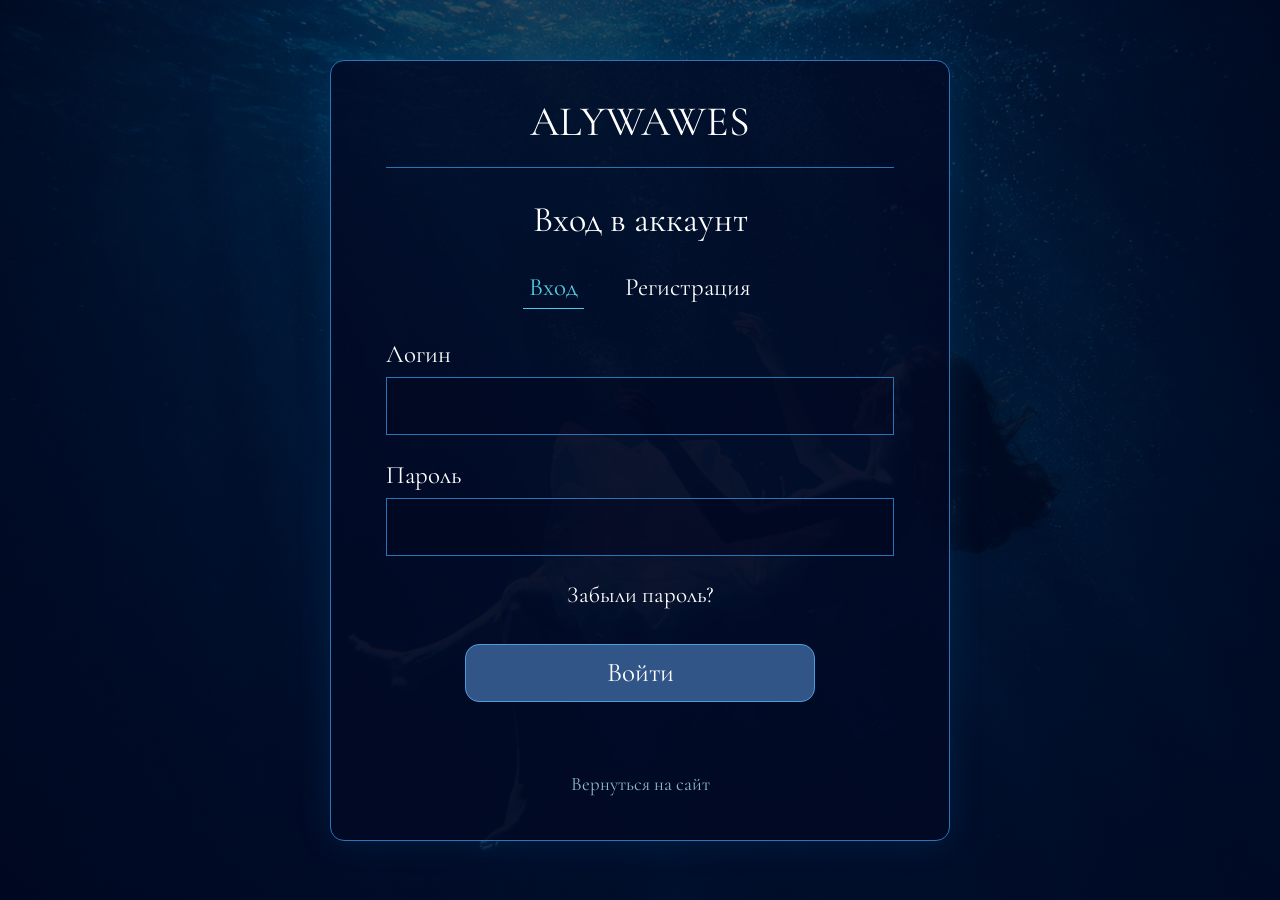
==== auth.html @ 03349594 "Add files via upload" ====
<!DOCTYPE html>
<html lang="ru">

<head>
    <meta charset="UTF-8">
    <meta name="viewport" content="width=device-width, initial-scale=1.0">

    <title>ALYWAWES — Вход</title>

    <link rel="preconnect" href="https://fonts.googleapis.com">
    <link rel="preconnect" href="https://fonts.gstatic.com" crossorigin>

    <link href="https://fonts.googleapis.com/css2?family=Cormorant+Garamond:wght@400;500;600&display=swap"
          rel="stylesheet">

    <style>

        * {
            box-sizing: border-box;
        }

        body {
            margin: 0;
            min-height: 100vh;

            display: flex;
            align-items: center;
            justify-content: center;

            background:
                linear-gradient(
                    rgba(0, 8, 30, 0.72),
                    rgba(0, 10, 35, 0.82)
                ),
                url("images/ocean.jpg") center / cover no-repeat;

            color: white;

            font-family: "Cormorant Garamond", serif;
        }


        .auth-container {
            width: 620px;

            padding: 35px 55px 45px;

            background: rgba(2, 8, 35, 0.78);

            border: 1px solid #2d75b8;

            border-radius: 14px;

            box-shadow:
                0 0 35px rgba(0, 130, 210, 0.15);
        }


        .logo {
            display: block;

            text-align: center;

            color: white;

            text-decoration: none;

            font-size: 42px;

            margin-bottom: 20px;
        }


        .line {
            width: 100%;

            height: 1px;

            background: #2874b8;

            margin-bottom: 30px;
        }


        h1 {
            margin: 0 0 30px;

            text-align: center;

            font-size: 36px;

            font-weight: 400;
        }


        /* КНОПКИ ВХОД / РЕГИСТРАЦИЯ */

        .tabs {
            display: flex;

            justify-content: center;

            gap: 35px;

            margin-bottom: 30px;
        }


        .tab {
            border: none;

            background: none;

            color: #ffffff;

            font-family: inherit;

            font-size: 25px;

            cursor: pointer;

            padding-bottom: 6px;

            border-bottom: 1px solid transparent;
        }


        .tab.active {
            color: #55c9e3;

            border-bottom-color: #55c9e3;
        }


        /* ПОЛЯ */

        .form-group {
            margin-bottom: 25px;
        }


        label {
            display: block;

            margin-bottom: 8px;

            font-size: 25px;
        }


        input {
            width: 100%;

            height: 58px;

            padding: 10px 15px;

            background: rgba(0, 5, 30, 0.45);

            border: 1px solid #2874b8;

            color: white;

            font-family: inherit;

            font-size: 22px;

            outline: none;
        }


        input:focus {
            border-color: #55c9e3;

            box-shadow:
                0 0 10px rgba(85, 201, 227, 0.2);
        }


        /* КНОПКА */

        .submit-btn {
            display: block;

            width: 350px;

            height: 58px;

            margin: 35px auto 20px;

            border: 1px solid #4d9ddd;

            border-radius: 14px;

            background: #315587;

            color: white;

            font-family: inherit;

            font-size: 27px;

            cursor: pointer;

            transition: 0.3s;
        }


        .submit-btn:hover {
            background: #3d679d;

            box-shadow:
                0 0 20px rgba(65, 160, 220, 0.3);
        }


        .forgot {
            display: block;

            text-align: center;

            color: white;

            font-size: 23px;

            text-decoration: none;

            margin-top: 15px;
        }


        .forgot:hover {
            color: #55c9e3;
        }


        .message {
            min-height: 25px;

            text-align: center;

            color: #55c9e3;

            font-size: 20px;

            margin-top: 10px;
        }


        .back {
            display: block;

            margin-top: 25px;

            text-align: center;

            color: #8eb7ca;

            text-decoration: none;

            font-size: 19px;
        }


        .back:hover {
            color: white;
        }


        @media (max-width: 700px) {

            .auth-container {
                width: 90%;

                padding: 30px;
            }

            .submit-btn {
                width: 100%;
            }

        }

    </style>
</head>


<body>


<div class="auth-container">

    <a href="index.html" class="logo">
        ALYWAWES
    </a>

    <div class="line"></div>


    <h1 id="formTitle">
        Вход в аккаунт
    </h1>


    <div class="tabs">

        <button
            class="tab active"
            id="loginTab"
            onclick="showLogin()">
            Вход
        </button>

        <button
            class="tab"
            id="registerTab"
            onclick="showRegister()">
            Регистрация
        </button>

    </div>


    <!-- =================
         ФОРМА ВХОДА
    ================= -->

    <form id="loginForm">

        <div class="form-group">

            <label>
                Логин
            </label>

            <input
                type="text"
                id="loginUsername"
                required
            >

        </div>


        <div class="form-group">

            <label>
                Пароль
            </label>

            <input
                type="password"
                id="loginPassword"
                required
            >

        </div>


        <a href="#" class="forgot">
            Забыли пароль?
        </a>


        <button
            type="submit"
            class="submit-btn">
            Войти
        </button>

    </form>


    <!-- =================
         ФОРМА РЕГИСТРАЦИИ
    ================= -->

    <form id="registerForm" style="display: none;">

        <div class="form-group">

            <label>
                Имя
            </label>

            <input
                type="text"
                id="registerName"
                placeholder="Введите ваше имя"
                required
            >

        </div>


        <div class="form-group">

            <label>
                Логин
            </label>

            <input
                type="text"
                id="registerUsername"
                placeholder="Придумайте логин"
                required
            >

        </div>


        <div class="form-group">

            <label>
                Пароль
            </label>

            <input
                type="password"
                id="registerPassword"
                placeholder="Придумайте пароль"
                required
            >

        </div>


        <button
            type="submit"
            class="submit-btn">
            Зарегистрироваться
        </button>

    </form>


    <div
        class="message"
        id="message">
    </div>


    <a href="index.html" class="back">
        Вернуться на сайт
    </a>

</div>



<script>

    /* =========================
       ПЕРЕКЛЮЧЕНИЕ ФОРМ
    ========================= */

    function showLogin() {

        document.getElementById("loginForm").style.display = "block";

        document.getElementById("registerForm").style.display = "none";

        document.getElementById("formTitle").textContent =
            "Вход в аккаунт";

        document.getElementById("loginTab").classList.add("active");

        document.getElementById("registerTab").classList.remove("active");

        document.getElementById("message").textContent = "";
    }


    function showRegister() {

        document.getElementById("loginForm").style.display = "none";

        document.getElementById("registerForm").style.display = "block";

        document.getElementById("formTitle").textContent =
            "Регистрация";

        document.getElementById("loginTab").classList.remove("active");

        document.getElementById("registerTab").classList.add("active");

        document.getElementById("message").textContent = "";
    }


    /* =========================
       РЕГИСТРАЦИЯ
    ========================= */

    document.getElementById("registerForm")
        .addEventListener("submit", function(event) {

            event.preventDefault();


            const name =
                document.getElementById("registerName").value.trim();

            const username =
                document.getElementById("registerUsername").value.trim();

            const password =
                document.getElementById("registerPassword").value;


            if (!name || !username || !password) {

                document.getElementById("message").textContent =
                    "Заполните все поля.";

                return;
            }


            const user = {

                name: name,

                username: username,

                password: password,

                appointments: []

            };


            localStorage.setItem(
                "alywawesUser",
                JSON.stringify(user)
            );


            localStorage.setItem(
                "alywawesLoggedIn",
                "true"
            );


            window.location.href = "profile.html";

        });



    /* =========================
       ВХОД
    ========================= */

    document.getElementById("loginForm")
        .addEventListener("submit", function(event) {

            event.preventDefault();


            const username =
                document.getElementById("loginUsername").value.trim();

            const password =
                document.getElementById("loginPassword").value;


            const savedUser =
                JSON.parse(
                    localStorage.getItem("alywawesUser")
                );


            if (!savedUser) {

                document.getElementById("message").textContent =
                    "Аккаунт не найден. Сначала зарегистрируйтесь.";

                return;
            }


            if (
                username === savedUser.username &&
                password === savedUser.password
            ) {

                localStorage.setItem(
                    "alywawesLoggedIn",
                    "true"
                );

                window.location.href = "profile.html";

            } else {

                document.getElementById("message").textContent =
                    "Неверный логин или пароль.";

            }

        });

</script>

</body>
</html>
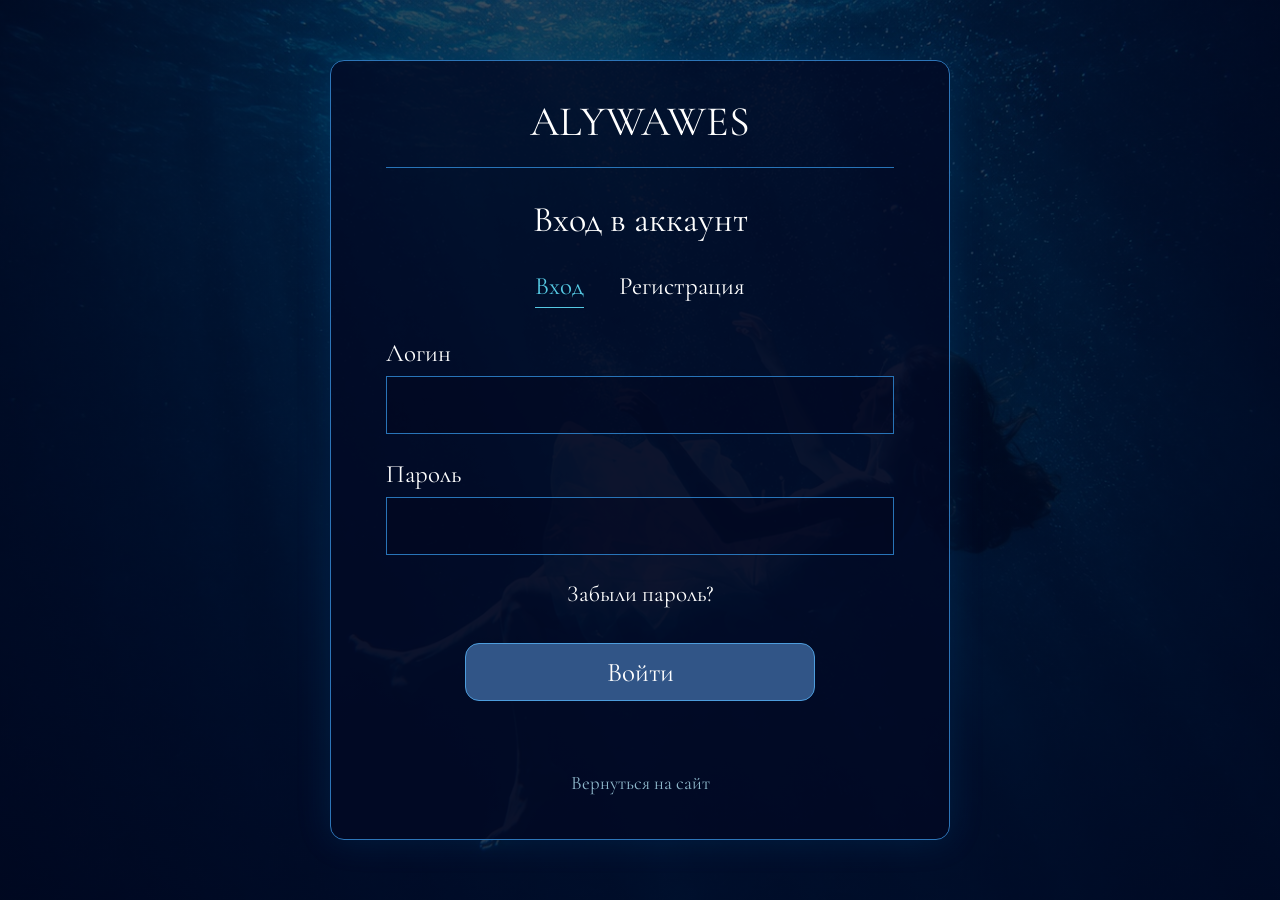
==== commit 043d8570: "Update auth.html" ====
--- a/auth.html
+++ b/auth.html
@@ -93,7 +93,7 @@
         }
 
 
-        /* КНОПКИ ВХОД / РЕГИСТРАЦИЯ */
+        /* ВХОД / РЕГИСТРАЦИЯ */
 
         .tabs {
             display: flex;
@@ -119,9 +119,14 @@
 
             cursor: pointer;
 
-            padding-bottom: 6px;
+            padding: 0 0 6px;
 
             border-bottom: 1px solid transparent;
+        }
+
+
+        .tab:hover {
+            color: #55c9e3;
         }
 
 
@@ -174,6 +179,11 @@
 
             box-shadow:
                 0 0 10px rgba(85, 201, 227, 0.2);
+        }
+
+
+        input::placeholder {
+            color: #7e8495;
         }
 
 
@@ -287,31 +297,40 @@
 
 <body>
 
-
 <div class="auth-container">
+
+    <!-- ЛОГОТИП -->
 
     <a href="index.html" class="logo">
         ALYWAWES
     </a>
 
+
     <div class="line"></div>
 
+
+    <!-- ЗАГОЛОВОК -->
 
     <h1 id="formTitle">
         Вход в аккаунт
     </h1>
 
 
+    <!-- ПЕРЕКЛЮЧАТЕЛЬ -->
+
     <div class="tabs">
 
         <button
+            type="button"
             class="tab active"
             id="loginTab"
             onclick="showLogin()">
             Вход
         </button>
 
+
         <button
+            type="button"
             class="tab"
             id="registerTab"
             onclick="showRegister()">
@@ -321,15 +340,15 @@
     </div>
 
 
-    <!-- =================
+    <!-- =========================
          ФОРМА ВХОДА
-    ================= -->
+    ========================== -->
 
     <form id="loginForm">
 
         <div class="form-group">
 
-            <label>
+            <label for="loginUsername">
                 Логин
             </label>
 
@@ -344,7 +363,7 @@
 
         <div class="form-group">
 
-            <label>
+            <label for="loginPassword">
                 Пароль
             </label>
 
@@ -371,15 +390,17 @@
     </form>
 
 
-    <!-- =================
+    <!-- =========================
          ФОРМА РЕГИСТРАЦИИ
-    ================= -->
-
-    <form id="registerForm" style="display: none;">
+    ========================== -->
+
+    <form
+        id="registerForm"
+        style="display: none;">
 
         <div class="form-group">
 
-            <label>
+            <label for="registerName">
                 Имя
             </label>
 
@@ -395,7 +416,7 @@
 
         <div class="form-group">
 
-            <label>
+            <label for="registerUsername">
                 Логин
             </label>
 
@@ -411,7 +432,7 @@
 
         <div class="form-group">
 
-            <label>
+            <label for="registerPassword">
                 Пароль
             </label>
 
@@ -434,12 +455,16 @@
     </form>
 
 
+    <!-- СООБЩЕНИЯ -->
+
     <div
         class="message"
         id="message">
     </div>
 
 
+    <!-- НАЗАД -->
+
     <a href="index.html" class="back">
         Вернуться на сайт
     </a>
@@ -447,94 +472,210 @@
 </div>
 
 
-
 <script>
 
-    /* =========================
-       ПЕРЕКЛЮЧЕНИЕ ФОРМ
-    ========================= */
-
-    function showLogin() {
-
-        document.getElementById("loginForm").style.display = "block";
-
-        document.getElementById("registerForm").style.display = "none";
-
-        document.getElementById("formTitle").textContent =
-            "Вход в аккаунт";
-
-        document.getElementById("loginTab").classList.add("active");
-
-        document.getElementById("registerTab").classList.remove("active");
-
-        document.getElementById("message").textContent = "";
-    }
-
-
-    function showRegister() {
-
-        document.getElementById("loginForm").style.display = "none";
-
-        document.getElementById("registerForm").style.display = "block";
-
-        document.getElementById("formTitle").textContent =
-            "Регистрация";
-
-        document.getElementById("loginTab").classList.remove("active");
-
-        document.getElementById("registerTab").classList.add("active");
-
-        document.getElementById("message").textContent = "";
-    }
-
-
-    /* =========================
-       РЕГИСТРАЦИЯ
-    ========================= */
-
-    document.getElementById("registerForm")
-        .addEventListener("submit", function(event) {
-
-            event.preventDefault();
-
-
-            const name =
-                document.getElementById("registerName").value.trim();
-
-            const username =
-                document.getElementById("registerUsername").value.trim();
-
-            const password =
-                document.getElementById("registerPassword").value;
-
-
-            if (!name || !username || !password) {
-
-                document.getElementById("message").textContent =
-                    "Заполните все поля.";
+function showLogin() {
+
+    document.getElementById("loginForm").style.display = "block";
+    document.getElementById("registerForm").style.display = "none";
+
+    document.getElementById("formTitle").textContent =
+        "Вход в аккаунт";
+
+    document.getElementById("loginTab").classList.add("active");
+    document.getElementById("registerTab").classList.remove("active");
+
+    document.getElementById("message").textContent = "";
+}
+
+
+function showRegister() {
+
+    document.getElementById("loginForm").style.display = "none";
+    document.getElementById("registerForm").style.display = "block";
+
+    document.getElementById("formTitle").textContent =
+        "Регистрация";
+
+    document.getElementById("loginTab").classList.remove("active");
+    document.getElementById("registerTab").classList.add("active");
+
+    document.getElementById("message").textContent = "";
+}
+
+
+// =============================
+// РЕГИСТРАЦИЯ
+// =============================
+
+document
+    .getElementById("registerForm")
+    .addEventListener("submit", async function(event) {
+
+        event.preventDefault();
+
+        const name =
+            document.getElementById("registerName").value.trim();
+
+        const username =
+            document.getElementById("registerUsername").value.trim();
+
+        const password =
+            document.getElementById("registerPassword").value;
+
+        const message =
+            document.getElementById("message");
+
+
+        if (!name || !username || !password) {
+
+            message.textContent =
+                "Заполните все поля.";
+
+            return;
+        }
+
+
+        if (password.length < 6) {
+
+            message.textContent =
+                "Пароль должен содержать минимум 6 символов.";
+
+            return;
+        }
+
+
+        message.textContent =
+            "Регистрация...";
+
+
+        try {
+
+            const response = await fetch(
+                "/api/register",
+                {
+                    method: "POST",
+
+                    headers: {
+                        "Content-Type": "application/json"
+                    },
+
+                    body: JSON.stringify({
+                        name: name,
+                        username: username,
+                        password: password
+                    })
+                }
+            );
+
+
+            const data = await response.json();
+
+
+            if (!response.ok) {
+
+                message.textContent =
+                    data.message || "Ошибка регистрации.";
 
                 return;
             }
 
 
-            const user = {
-
-                name: name,
-
-                username: username,
-
-                password: password,
-
-                appointments: []
-
-            };
-
-
+            message.textContent =
+                "Регистрация прошла успешно!";
+
+
+            document.getElementById("registerForm").reset();
+
+
+            setTimeout(function() {
+
+                showLogin();
+
+            }, 1000);
+
+
+        } catch (error) {
+
+            console.error(error);
+
+            message.textContent =
+                "Не удалось подключиться к серверу.";
+
+        }
+
+});
+
+
+// =============================
+// ВХОД
+// =============================
+
+document
+    .getElementById("loginForm")
+    .addEventListener("submit", async function(event) {
+
+        event.preventDefault();
+
+        const username =
+            document.getElementById("loginUsername").value.trim();
+
+        const password =
+            document.getElementById("loginPassword").value;
+
+        const message =
+            document.getElementById("message");
+
+
+        if (!username || !password) {
+
+            message.textContent =
+                "Введите логин и пароль.";
+
+            return;
+        }
+
+
+        message.textContent =
+            "Выполняется вход...";
+
+
+        try {
+
+            const response = await fetch(
+                "/api/login",
+                {
+                    method: "POST",
+
+                    headers: {
+                        "Content-Type": "application/json"
+                    },
+
+                    body: JSON.stringify({
+                        username: username,
+                        password: password
+                    })
+                }
+            );
+
+
+            const data = await response.json();
+
+
+            if (!response.ok) {
+
+                message.textContent =
+                    data.message || "Неверный логин или пароль.";
+
+                return;
+            }
+
+
+            // Сохраняем пользователя
             localStorage.setItem(
                 "alywawesUser",
-                JSON.stringify(user)
+                JSON.stringify(data.user)
             );
-
 
             localStorage.setItem(
                 "alywawesLoggedIn",
@@ -542,66 +683,32 @@
             );
 
 
-            window.location.href = "profile.html";
-
-        });
-
-
-
-    /* =========================
-       ВХОД
-    ========================= */
-
-    document.getElementById("loginForm")
-        .addEventListener("submit", function(event) {
-
-            event.preventDefault();
-
-
-            const username =
-                document.getElementById("loginUsername").value.trim();
-
-            const password =
-                document.getElementById("loginPassword").value;
-
-
-            const savedUser =
-                JSON.parse(
-                    localStorage.getItem("alywawesUser")
-                );
-
-
-            if (!savedUser) {
-
-                document.getElementById("message").textContent =
-                    "Аккаунт не найден. Сначала зарегистрируйтесь.";
-
-                return;
-            }
-
-
-            if (
-                username === savedUser.username &&
-                password === savedUser.password
-            ) {
-
-                localStorage.setItem(
-                    "alywawesLoggedIn",
-                    "true"
-                );
-
-                window.location.href = "profile.html";
-
-            } else {
-
-                document.getElementById("message").textContent =
-                    "Неверный логин или пароль.";
-
-            }
-
-        });
+            message.textContent =
+                "Вход выполнен!";
+
+
+            setTimeout(function() {
+
+                window.location.href =
+                    "profile.html";
+
+            }, 500);
+
+
+        } catch (error) {
+
+            console.error(error);
+
+            message.textContent =
+                "Не удалось подключиться к серверу.";
+
+        }
+
+});
 
 </script>
 
+
 </body>
-</html>+
+</html>
